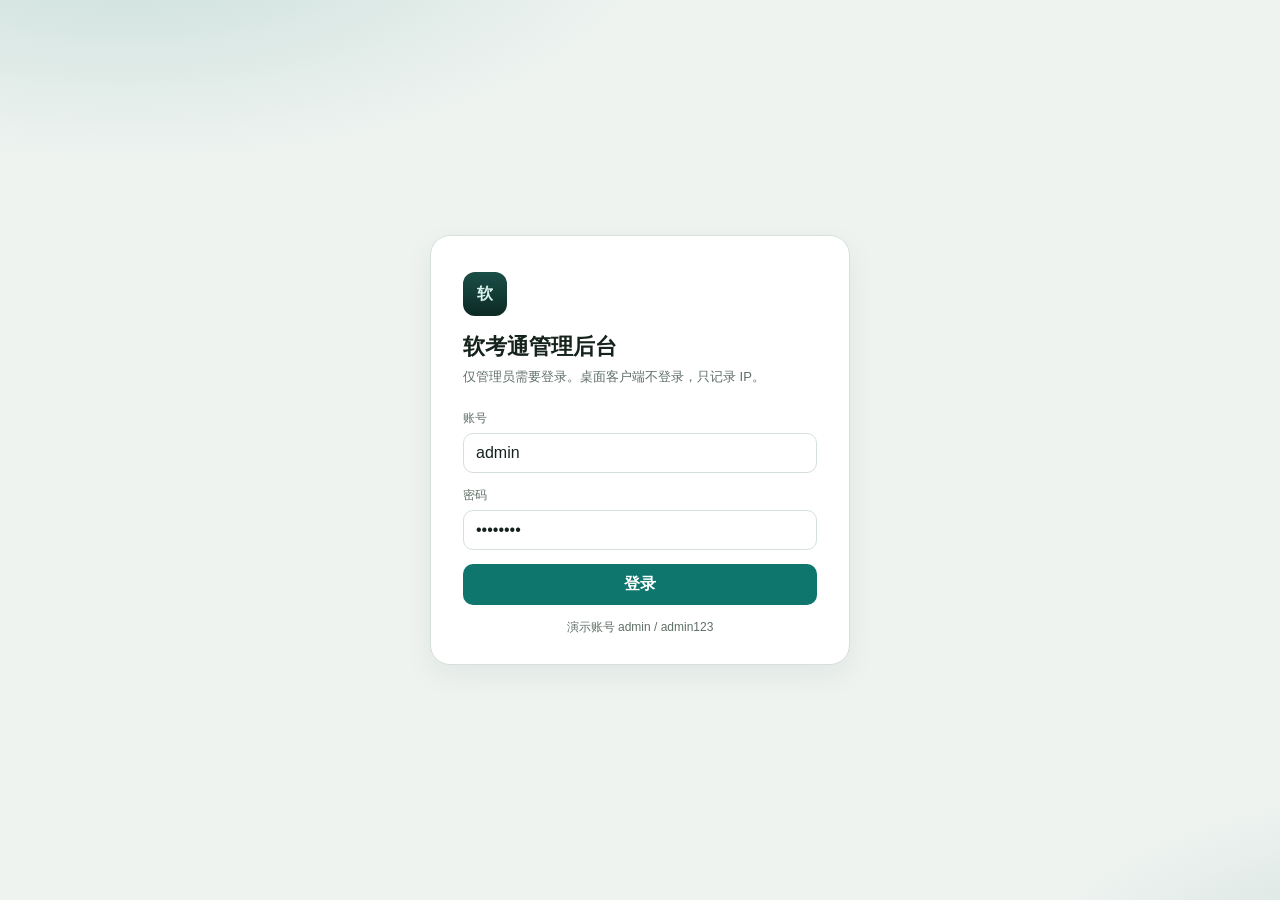
==== src/main/resources/static/index.html @ 23ec6bc5 "管理后台页面" ====
<!DOCTYPE html>
<html lang="zh-CN">
<head>
  <meta charset="UTF-8">
  <meta name="viewport" content="width=device-width, initial-scale=1.0">
  <title>概览 · 软考通管理后台</title>
  <link rel="stylesheet" href="./css/admin.css">
</head>
<body>
  <div id="app">
    <div id="page" data-nav="dashboard" data-title="概览">
      <div class="kpis">
        <div class="kpi">
          <div class="label">今日问答</div>
          <div class="value" id="kpi-today">0</div>
          <div class="sub">客户端 IP 调用次数</div>
        </div>
        <div class="kpi">
          <div class="label">累计问答</div>
          <div class="value" id="kpi-total">0</div>
          <div class="sub">知识点 / 论文 / 案例</div>
        </div>
        <div class="kpi">
          <div class="label">客户端 IP</div>
          <div class="value" id="kpi-ips">0</div>
          <div class="sub">今日活跃 <span id="kpi-ips-today">0</span></div>
        </div>
        <div class="kpi">
          <div class="label">学科</div>
          <div class="value" id="kpi-subjects">0</div>
          <div class="sub">已启用科目</div>
        </div>
      </div>
      <div class="grid-2">
        <div class="card">
          <h3>最近问答</h3>
          <table>
            <thead>
              <tr><th>时间</th><th>客户端 IP</th><th>模块</th><th>问题</th></tr>
            </thead>
            <tbody id="recent-qa"></tbody>
          </table>
        </div>
        <div class="card">
          <h3>活跃客户端</h3>
          <table>
            <thead>
              <tr><th>IP</th><th>最近访问</th><th>问答数</th></tr>
            </thead>
            <tbody id="recent-ip"></tbody>
          </table>
        </div>
      </div>
    </div>
  </div>
  <script src="./js/mock.js"></script>
  <script src="./js/common.js"></script>
  <script>
    document.addEventListener("admin:ready", () => {
      document.getElementById("kpi-today").textContent = MOCK.stats.qaToday;
      document.getElementById("kpi-total").textContent = MOCK.stats.qaTotal;
      document.getElementById("kpi-ips").textContent = MOCK.stats.ips;
      document.getElementById("kpi-ips-today").textContent = MOCK.stats.ipsToday;
      document.getElementById("kpi-subjects").textContent = MOCK.subjects.filter((s) => s.enabled).length;
      document.getElementById("recent-qa").innerHTML = MOCK.qa.slice(0, 5).map((row) => `
        <tr>
          <td>${Admin.esc(row.createdAt.slice(11))}</td>
          <td><a class="ip" href="./qa.html?ip=${encodeURIComponent(row.clientIp)}">${Admin.esc(row.clientIp)}</a></td>
          <td><span class="badge info">${Admin.esc(row.module)}</span></td>
          <td><a href="./qa-detail.html?id=${encodeURIComponent(row.id)}">${Admin.esc(row.question)}</a></td>
        </tr>
      `).join("");
      document.getElementById("recent-ip").innerHTML = MOCK.clients.slice(0, 5).map((row) => `
        <tr>
          <td><a class="ip" href="./qa.html?ip=${encodeURIComponent(row.ip)}">${Admin.esc(row.ip)}</a></td>
          <td>${Admin.esc(row.lastSeen)}</td>
          <td>${row.count}</td>
        </tr>
      `).join("");
    });
  </script>
</body>
</html>
---- src/main/resources/static/css/admin.css ----
:root {
  --bg: #eef3f0;
  --panel: #ffffff;
  --panel-soft: #f7faf8;
  --ink: #15231c;
  --muted: #5f6f66;
  --line: #d5e0d9;
  --brand: #0f766e;
  --brand-dark: #0b5a54;
  --brand-soft: #d9f3ef;
  --warn: #b45309;
  --danger: #b91c1c;
  --ok: #047857;
  --shadow: 0 10px 30px rgba(21, 35, 28, 0.06);
  --radius: 14px;
  --ui: "Avenir Next", "PingFang SC", "Hiragino Sans GB", "Microsoft YaHei", sans-serif;
  --mono: "IBM Plex Mono", "SF Mono", Menlo, Consolas, monospace;
}

* { box-sizing: border-box; }

html, body, #app {
  margin: 0;
  width: 100%;
  height: 100%;
  background: var(--bg);
  color: var(--ink);
  font-family: var(--ui);
}

button, input, textarea, select { font: inherit; }
button { cursor: pointer; }
a { color: inherit; text-decoration: none; }

::-webkit-scrollbar { width: 10px; height: 10px; }
::-webkit-scrollbar-thumb { background: #c3d0c8; border-radius: 999px; }

.login-wrap {
  min-height: 100%;
  display: grid;
  place-items: center;
  background:
    radial-gradient(900px 420px at 10% -10%, rgba(15, 118, 110, 0.18), transparent 60%),
    radial-gradient(700px 360px at 110% 110%, rgba(11, 90, 84, 0.14), transparent 55%),
    var(--bg);
}

.login-card {
  width: min(420px, calc(100vw - 32px));
  background: var(--panel);
  border: 1px solid var(--line);
  border-radius: 20px;
  box-shadow: var(--shadow);
  padding: 36px 32px 28px;
}

.login-mark {
  width: 44px;
  height: 44px;
  border-radius: 12px;
  background: linear-gradient(180deg, #1a4f47, #0d2924);
  color: #d9f3ef;
  display: grid;
  place-items: center;
  font-weight: 700;
  margin-bottom: 16px;
}

.login-card h1 {
  margin: 0 0 6px;
  font-size: 22px;
}

.login-card p {
  margin: 0 0 24px;
  color: var(--muted);
  font-size: 13px;
}

.field { display: flex; flex-direction: column; gap: 6px; margin-bottom: 14px; }
.field label { font-size: 12px; color: var(--muted); }
.field input, .field textarea, .field select {
  border: 1px solid var(--line);
  border-radius: 10px;
  padding: 10px 12px;
  background: #fff;
  color: var(--ink);
  outline: none;
}
.field input:focus, .field textarea:focus, .field select:focus {
  border-color: var(--brand);
  box-shadow: 0 0 0 3px rgba(15, 118, 110, 0.12);
}

.btn {
  border: 0;
  border-radius: 10px;
  padding: 10px 16px;
  background: var(--brand);
  color: #fff;
  font-weight: 600;
}
.btn:hover { background: var(--brand-dark); }
.btn.ghost {
  background: var(--panel-soft);
  color: var(--ink);
  border: 1px solid var(--line);
}
.btn.danger { background: var(--danger); }
.btn.block { width: 100%; }
.btn.sm { padding: 6px 10px; font-size: 12px; font-weight: 500; }

.hint {
  margin-top: 14px;
  font-size: 12px;
  color: var(--muted);
  text-align: center;
}

.shell {
  height: 100%;
  display: grid;
  grid-template-columns: 232px 1fr;
  min-width: 0;
}

.sidebar {
  background: linear-gradient(180deg, #12352f 0%, #0d2924 100%);
  color: #e8f5f1;
  padding: 18px 12px;
  display: flex;
  flex-direction: column;
  gap: 10px;
  min-height: 0;
}

.brand {
  display: flex;
  align-items: center;
  gap: 10px;
  padding: 6px 8px 14px;
}
.brand-logo {
  width: 36px;
  height: 36px;
  border-radius: 10px;
  background: rgba(217, 243, 239, 0.12);
  display: grid;
  place-items: center;
  font-weight: 700;
}
.brand h2 { margin: 0; font-size: 16px; }
.brand small { color: rgba(232, 245, 241, 0.62); font-size: 11px; }

.nav { display: flex; flex-direction: column; gap: 4px; flex: 1; }
.nav a {
  display: flex;
  align-items: center;
  gap: 10px;
  padding: 10px 12px;
  border-radius: 10px;
  color: rgba(232, 245, 241, 0.78);
  font-size: 14px;
}
.nav a:hover { background: rgba(255, 255, 255, 0.06); color: #fff; }
.nav a.active {
  background: rgba(217, 243, 239, 0.16);
  color: #fff;
  font-weight: 600;
}
.nav svg { width: 16px; height: 16px; opacity: 0.9; }

.sidebar-foot {
  padding: 10px 8px 4px;
  border-top: 1px solid rgba(255, 255, 255, 0.08);
  display: flex;
  justify-content: space-between;
  align-items: center;
  gap: 8px;
  font-size: 12px;
  color: rgba(232, 245, 241, 0.7);
}

.main {
  min-width: 0;
  min-height: 0;
  display: flex;
  flex-direction: column;
}

.topbar {
  height: 58px;
  background: #fff;
  border-bottom: 1px solid var(--line);
  display: flex;
  align-items: center;
  justify-content: space-between;
  padding: 0 22px;
  gap: 16px;
}
.topbar h1 { margin: 0; font-size: 16px; font-weight: 650; }
.demo-tag {
  font-size: 12px;
  color: var(--warn);
  background: #fff7ed;
  border: 1px solid #fed7aa;
  border-radius: 999px;
  padding: 4px 10px;
}

.content {
  flex: 1;
  min-height: 0;
  overflow: auto;
  padding: 22px;
}

.banner {
  background: #fffbeb;
  border: 1px solid #fde68a;
  color: #92400e;
  border-radius: 12px;
  padding: 10px 14px;
  font-size: 13px;
  margin-bottom: 16px;
}

.kpis {
  display: grid;
  grid-template-columns: repeat(4, 1fr);
  gap: 14px;
  margin-bottom: 16px;
}
.kpi {
  background: var(--panel);
  border: 1px solid var(--line);
  border-radius: var(--radius);
  box-shadow: var(--shadow);
  padding: 16px 18px;
}
.kpi .label { color: var(--muted); font-size: 12px; }
.kpi .value { font-size: 28px; font-weight: 700; margin: 8px 0 4px; }
.kpi .sub { font-size: 12px; color: var(--ok); }

.grid-2 {
  display: grid;
  grid-template-columns: 1.2fr 0.8fr;
  gap: 14px;
}

.card {
  background: var(--panel);
  border: 1px solid var(--line);
  border-radius: var(--radius);
  box-shadow: var(--shadow);
  padding: 16px 18px;
  min-width: 0;
}
.card h3 {
  margin: 0 0 14px;
  font-size: 14px;
}

.modules { display: flex; flex-direction: column; gap: 10px; }
.module {
  display: flex;
  align-items: center;
  justify-content: space-between;
  gap: 12px;
  padding: 12px;
  border: 1px solid var(--line);
  border-radius: 12px;
  background: var(--panel-soft);
}
.module b { display: block; font-size: 14px; }
.module span { color: var(--muted); font-size: 12px; }
.dot {
  width: 8px; height: 8px; border-radius: 50%;
  display: inline-block; margin-right: 6px;
  background: var(--ok);
}
.dot.warn { background: var(--warn); }
.dot.off { background: #94a3b8; }

table {
  width: 100%;
  border-collapse: collapse;
  font-size: 13px;
}
th, td {
  text-align: left;
  padding: 10px 8px;
  border-bottom: 1px solid var(--line);
  vertical-align: top;
}
th { color: var(--muted); font-weight: 600; font-size: 12px; }
tr:hover td { background: #f8fbf9; }

.badge {
  display: inline-flex;
  align-items: center;
  border-radius: 999px;
  padding: 2px 8px;
  font-size: 11px;
  font-weight: 600;
}
.badge.ok { background: #dcfce7; color: #166534; }
.badge.warn { background: #ffedd5; color: #9a3412; }
.badge.info { background: var(--brand-soft); color: var(--brand-dark); }
.badge.muted { background: #eef2f0; color: var(--muted); }
.badge.post { background: #dbeafe; color: #1d4ed8; }
.badge.get { background: #dcfce7; color: #166534; }

.toolbar {
  display: flex;
  gap: 10px;
  align-items: center;
  margin-bottom: 12px;
  flex-wrap: wrap;
}
.toolbar input, .toolbar select {
  border: 1px solid var(--line);
  border-radius: 10px;
  padding: 8px 12px;
  background: #fff;
  min-width: 220px;
}
.tabs { display: flex; gap: 6px; }
.tabs button {
  border: 1px solid var(--line);
  background: #fff;
  border-radius: 999px;
  padding: 6px 12px;
  color: var(--muted);
}
.tabs button.active {
  background: var(--brand-soft);
  border-color: #99d5cd;
  color: var(--brand-dark);
  font-weight: 600;
}

.split {
  display: grid;
  grid-template-columns: 260px 1fr;
  gap: 14px;
  min-height: calc(100vh - 140px);
}
.list {
  background: var(--panel);
  border: 1px solid var(--line);
  border-radius: var(--radius);
  overflow: auto;
}
.list button {
  width: 100%;
  text-align: left;
  border: 0;
  background: transparent;
  padding: 12px 14px;
  border-bottom: 1px solid var(--line);
  color: var(--ink);
}
.list button:hover { background: var(--panel-soft); }
.list button.active {
  background: var(--brand-soft);
  color: var(--brand-dark);
}
.list small { display: block; color: var(--muted); margin-top: 3px; }

.editor textarea {
  width: 100%;
  min-height: 420px;
  resize: vertical;
  font-family: var(--mono);
  font-size: 13px;
  line-height: 1.55;
}

.form-grid {
  display: grid;
  grid-template-columns: 1fr 1fr;
  gap: 14px;
}
.form-grid .full { grid-column: 1 / -1; }

.actions { display: flex; gap: 10px; margin-top: 8px; }

code.path {
  font-family: var(--mono);
  font-size: 12px;
  background: #f1f5f2;
  padding: 2px 6px;
  border-radius: 6px;
}

.ip {
  font-family: var(--mono);
  font-size: 13px;
}
.pager {
  display: flex;
  justify-content: flex-end;
  gap: 8px;
  margin-top: 12px;
  color: var(--muted);
  font-size: 12px;
}
.note {
  color: var(--muted);
  font-size: 13px;
  line-height: 1.6;
  margin: 0 0 14px;
}
.qa-block h4 {
  margin: 0 0 8px;
  font-size: 13px;
  color: var(--muted);
  font-weight: 600;
}
.qa-block p, .qa-block pre {
  margin: 0 0 16px;
  white-space: pre-wrap;
  line-height: 1.65;
  font-size: 14px;
}
.meta-grid {
  display: grid;
  grid-template-columns: repeat(2, 1fr);
  gap: 10px 18px;
  margin-bottom: 18px;
  font-size: 13px;
}
.meta-grid b { color: var(--muted); font-weight: 500; display: block; font-size: 12px; margin-bottom: 2px; }

.toast {
  position: fixed;
  right: 20px;
  bottom: 20px;
  background: #12352f;
  color: #e8f5f1;
  padding: 12px 16px;
  border-radius: 12px;
  box-shadow: var(--shadow);
  z-index: 20;
  font-size: 13px;
}

.drawer-mask {
  position: fixed;
  inset: 0;
  background: rgba(21, 35, 28, 0.28);
  z-index: 10;
}
.drawer {
  position: fixed;
  top: 0;
  right: 0;
  width: min(460px, 100vw);
  height: 100%;
  background: #fff;
  box-shadow: var(--shadow);
  z-index: 11;
  padding: 20px;
  overflow: auto;
}
.msg { margin-bottom: 12px; }
.msg .who { font-size: 12px; color: var(--muted); margin-bottom: 4px; }
.msg .bubble {
  border-radius: 12px;
  padding: 10px 12px;
  font-size: 13px;
  line-height: 1.55;
  white-space: pre-wrap;
}
.msg.user .bubble { background: #0f766e; color: #fff; }
.msg.ai .bubble { background: var(--panel-soft); border: 1px solid var(--line); }

@media (max-width: 1080px) {
  .shell { grid-template-columns: 1fr; }
  .sidebar { display: none; }
  .kpis, .grid-2, .split, .form-grid { grid-template-columns: 1fr; }
}
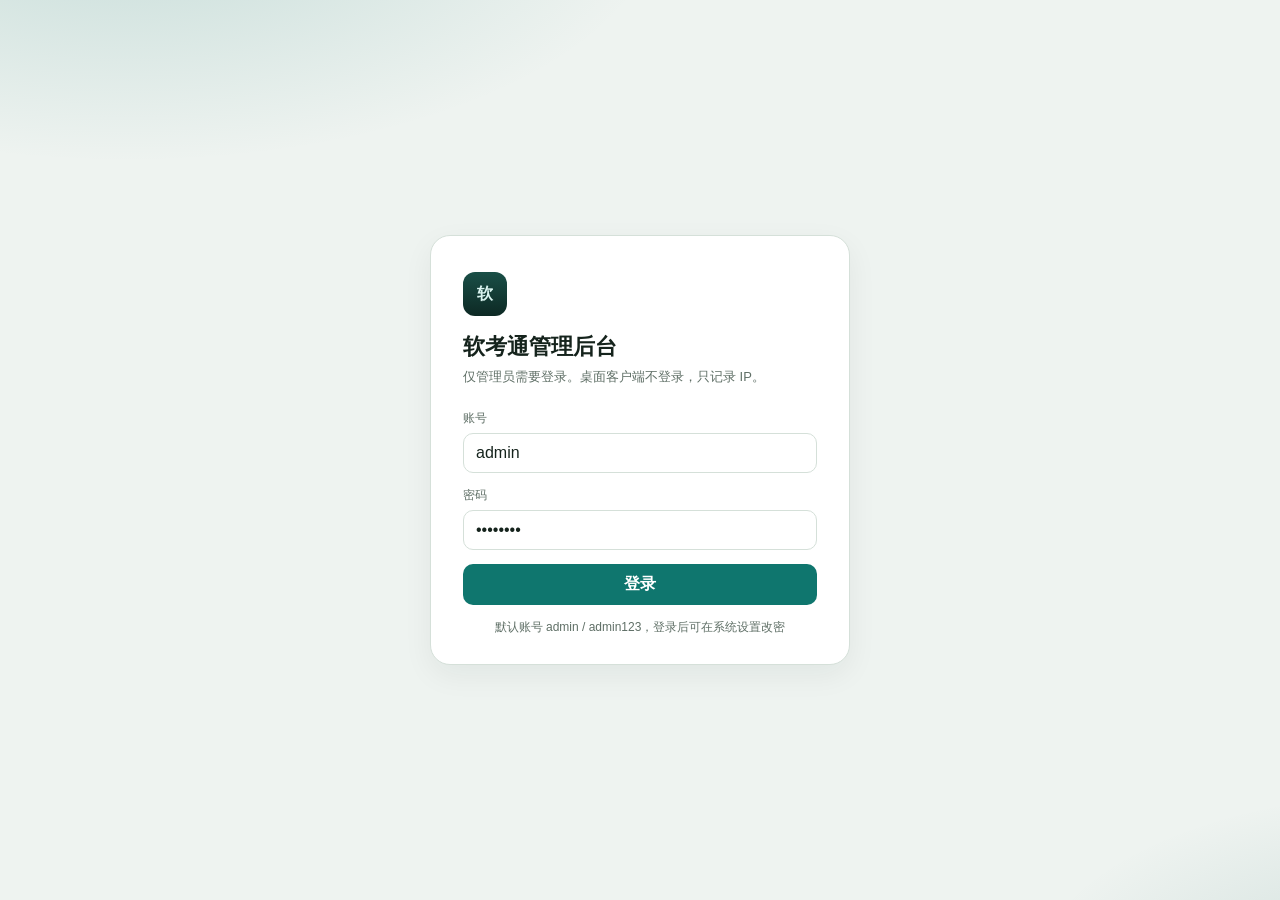
==== commit a9a85d13: "sql" ====
--- a/src/main/resources/static/index.html
+++ b/src/main/resources/static/index.html
@@ -36,7 +36,7 @@
           <h3>最近问答</h3>
           <table>
             <thead>
-              <tr><th>时间</th><th>客户端 IP</th><th>模块</th><th>问题</th></tr>
+              <tr><th>时间</th><th>客户端 IP</th><th>邮箱名称</th><th>模块</th><th>问题</th></tr>
             </thead>
             <tbody id="recent-qa"></tbody>
           </table>
@@ -45,7 +45,7 @@
           <h3>活跃客户端</h3>
           <table>
             <thead>
-              <tr><th>IP</th><th>最近访问</th><th>问答数</th></tr>
+              <tr><th>IP</th><th>邮箱名称</th><th>最近访问</th><th>问答数</th></tr>
             </thead>
             <tbody id="recent-ip"></tbody>
           </table>
@@ -53,30 +53,35 @@
       </div>
     </div>
   </div>
-  <script src="./js/mock.js"></script>
   <script src="./js/common.js"></script>
   <script>
-    document.addEventListener("admin:ready", () => {
-      document.getElementById("kpi-today").textContent = MOCK.stats.qaToday;
-      document.getElementById("kpi-total").textContent = MOCK.stats.qaTotal;
-      document.getElementById("kpi-ips").textContent = MOCK.stats.ips;
-      document.getElementById("kpi-ips-today").textContent = MOCK.stats.ipsToday;
-      document.getElementById("kpi-subjects").textContent = MOCK.subjects.filter((s) => s.enabled).length;
-      document.getElementById("recent-qa").innerHTML = MOCK.qa.slice(0, 5).map((row) => `
+    document.addEventListener("admin:ready", async () => {
+      const data = await Admin.api("/api/admin/dashboard");
+      const stats = data.stats || {};
+      document.getElementById("kpi-today").textContent = stats.qaToday || 0;
+      document.getElementById("kpi-total").textContent = stats.qaTotal || 0;
+      document.getElementById("kpi-ips").textContent = stats.ips || 0;
+      document.getElementById("kpi-ips-today").textContent = stats.ipsToday || 0;
+      document.getElementById("kpi-subjects").textContent = stats.subjects || 0;
+      const qas = data.recentQa || [];
+      document.getElementById("recent-qa").innerHTML = qas.length ? qas.map((row) => `
         <tr>
-          <td>${Admin.esc(row.createdAt.slice(11))}</td>
+          <td>${Admin.esc(Admin.fmt(row.createdAt).slice(11))}</td>
           <td><a class="ip" href="./qa.html?ip=${encodeURIComponent(row.clientIp)}">${Admin.esc(row.clientIp)}</a></td>
+          <td>${Admin.esc(row.email || "")}</td>
           <td><span class="badge info">${Admin.esc(row.module)}</span></td>
-          <td><a href="./qa-detail.html?id=${encodeURIComponent(row.id)}">${Admin.esc(row.question)}</a></td>
+          <td><a href="./qa-detail.html?id=${encodeURIComponent(row.id)}">${Admin.esc(row.question || row.action)}</a></td>
         </tr>
-      `).join("");
-      document.getElementById("recent-ip").innerHTML = MOCK.clients.slice(0, 5).map((row) => `
+      `).join("") : `<tr><td colspan="5">暂无记录</td></tr>`;
+      const ips = data.recentIp || [];
+      document.getElementById("recent-ip").innerHTML = ips.length ? ips.map((row) => `
         <tr>
           <td><a class="ip" href="./qa.html?ip=${encodeURIComponent(row.ip)}">${Admin.esc(row.ip)}</a></td>
-          <td>${Admin.esc(row.lastSeen)}</td>
-          <td>${row.count}</td>
+          <td>${Admin.esc(row.email || "")}</td>
+          <td>${Admin.esc(Admin.fmt(row.lastSeen))}</td>
+          <td>${row.count || 0}</td>
         </tr>
-      `).join("");
+      `).join("") : `<tr><td colspan="4">暂无客户端</td></tr>`;
     });
   </script>
 </body>
